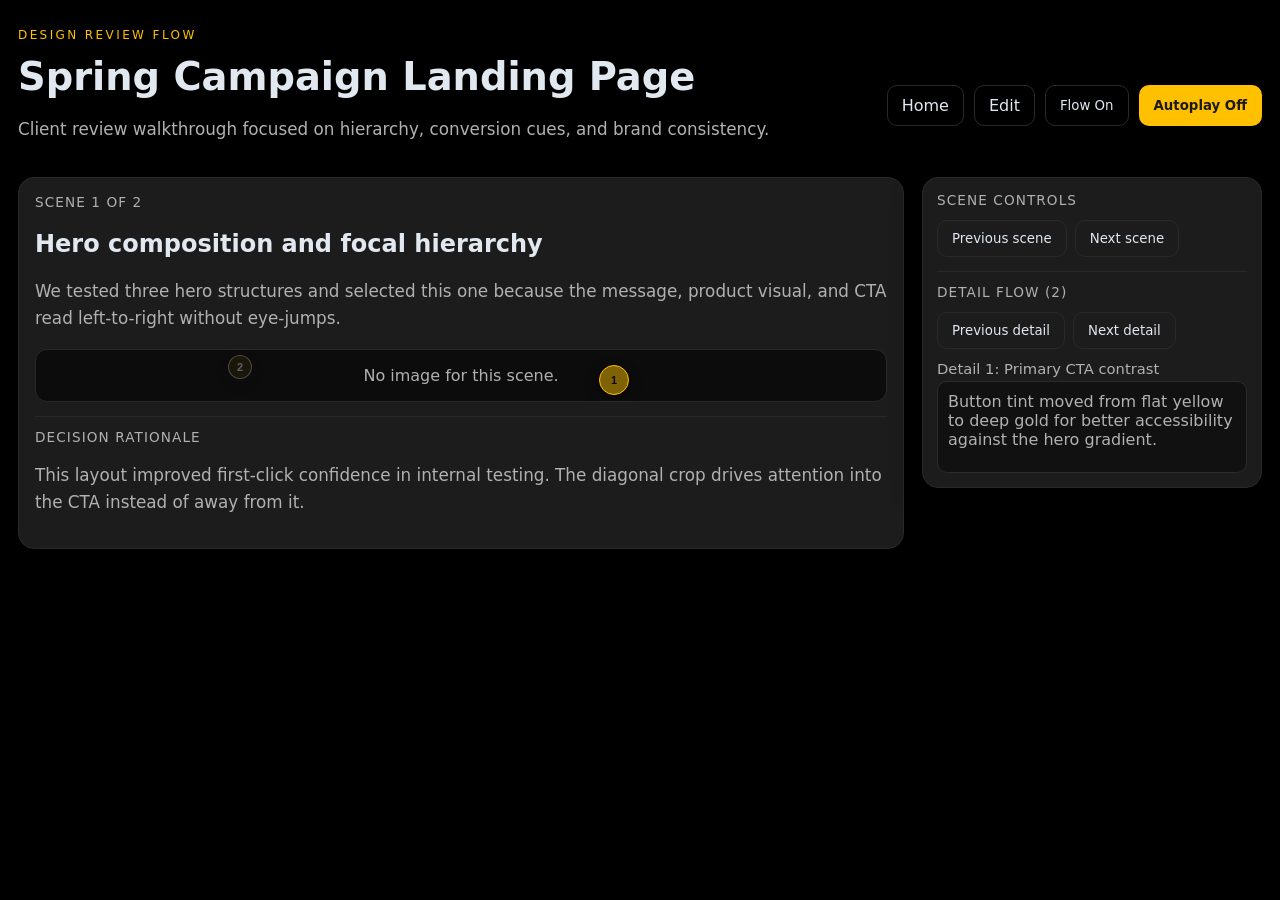
==== viewer.html @ 96f65719 "Initial Build Implemented a full new static tool in your new repo, styled to match the nav-guides lo" ====
<!doctype html>
<html lang="en">
  <head>
    <meta charset="utf-8" />
    <meta name="viewport" content="width=device-width, initial-scale=1" />
    <title>Studio Forum Viewer</title>
    <link rel="stylesheet" href="assets/app.css" />
  </head>
  <body>
    <main class="viewer-shell" id="app"></main>
    <script src="assets/viewer.js"></script>
  </body>
</html>
---- assets/app.css ----
:root {
  --bg: #000000;
  --panel: #353535;
  --accent: #ffc000;
  --accent-2: #22c55e;
  --text: #e2e8f0;
  --muted: #b1b1b1;
  --card: #1c1c1c;
  --border: #292929;
  --shadow: 0 10px 30px rgba(0, 0, 0, 0.45);
  --radius: 16px;
  --radius-sm: 10px;
  --font: "Futura", "Space Grotesk", "Trebuchet MS", system-ui, sans-serif;
}

* {
  box-sizing: border-box;
}

body {
  margin: 0;
  font-family: var(--font);
  background: var(--bg);
  color: var(--text);
  min-height: 100vh;
}

a {
  color: inherit;
  text-decoration: none;
}

.shell {
  max-width: 1100px;
  margin: 0 auto;
  padding: 48px 24px 64px;
}

.hero {
  display: grid;
  grid-template-columns: repeat(auto-fit, minmax(280px, 1fr));
  gap: 32px;
  align-items: center;
}

.eyebrow {
  text-transform: uppercase;
  font-size: 12px;
  letter-spacing: 0.2em;
  color: var(--accent);
  margin: 0 0 12px;
}

h1 {
  font-size: clamp(2.2rem, 3vw, 3.2rem);
  letter-spacing: 0;
  margin: 0 0 12px;
}

.lede {
  color: var(--muted);
  font-size: 1.05rem;
  line-height: 1.6;
}

.lede.compact {
  font-size: 0.92rem;
  margin: 8px 0 0;
}

.actions {
  margin-top: 24px;
  display: flex;
  gap: 10px;
  flex-wrap: wrap;
}

.btn {
  padding: 10px 14px;
  border: 1px solid var(--border);
  border-radius: var(--radius-sm);
  background: transparent;
  color: var(--text);
  cursor: pointer;
  transition: transform 150ms ease, border 150ms ease, background 150ms ease;
  font-family: var(--font);
}

.btn.primary {
  background: var(--accent);
  color: #1c1917;
  border-color: transparent;
  font-weight: 700;
}

.btn:hover {
  transform: translateY(-2px);
  border-color: var(--accent);
}

.card,
.panel,
.form,
.panel-list,
.viewer-card,
.flow-panel {
  background: var(--card);
  border: 1px solid var(--border);
  border-radius: var(--radius);
  box-shadow: var(--shadow);
}

.card {
  padding: 24px;
}

.grid {
  margin-top: 48px;
  display: grid;
  gap: 20px;
  grid-template-columns: repeat(auto-fit, minmax(220px, 1fr));
}

.panel {
  padding: 18px;
}

.editor-shell,
.viewer-shell {
  max-width: 1320px;
  margin: 0 auto;
  padding: 28px 18px 56px;
}

.viewer-header {
  display: flex;
  justify-content: space-between;
  flex-wrap: wrap;
  gap: 12px;
  align-items: center;
  margin-bottom: 18px;
}

.editor-layout {
  display: grid;
  grid-template-columns: 280px 1fr;
  gap: 20px;
}

@media (max-width: 980px) {
  .editor-layout {
    grid-template-columns: 1fr;
  }
}

.panel-list,
.form {
  padding: 16px;
}

.panel-list h2 {
  margin: 0 0 12px;
}

.step-actions {
  display: flex;
  gap: 8px;
  flex-wrap: wrap;
  margin-top: 12px;
}

.scene-item {
  padding: 10px;
  border-radius: 10px;
  border: 1px solid transparent;
  cursor: pointer;
  color: var(--muted);
  margin-bottom: 8px;
}

.scene-item.active {
  border-color: var(--accent);
  background: #ffc00012;
  color: var(--text);
}

.form label {
  display: block;
  margin-bottom: 12px;
  color: var(--muted);
}

.form input,
.form textarea,
.form select {
  width: 100%;
  margin-top: 6px;
  padding: 10px;
  background: #101010;
  border: 1px solid var(--border);
  border-radius: 10px;
  color: var(--text);
  font-family: var(--font);
}

.form textarea {
  min-height: 86px;
  resize: vertical;
}

.preview {
  background: #101010;
  border: 1px dashed var(--border);
  border-radius: var(--radius);
  padding: 14px;
  margin-top: 14px;
}

.image-stage {
  position: relative;
  width: 100%;
  overflow: hidden;
  border-radius: 12px;
}

.image-stage img {
  width: 100%;
  max-height: 72vh;
  object-fit: contain;
  display: block;
  border-radius: 12px;
}

.image-stage-editor {
  min-height: 280px;
  border: 1px solid #1f1f1f;
  display: grid;
  place-items: center;
}

.empty-stage {
  color: var(--muted);
  margin: 0;
  padding: 16px;
  text-align: center;
}

.hotspot {
  position: absolute;
  transform: translate(-50%, -50%);
  width: 24px;
  height: 24px;
  border-radius: 50%;
  border: 1.5px solid rgba(255, 255, 255, 0.7);
  background: rgba(255, 192, 0, 0.18);
  backdrop-filter: blur(1.5px);
  box-shadow: 0 0 0 1px rgba(0, 0, 0, 0.35), 0 5px 14px rgba(0, 0, 0, 0.4);
  color: #ffffff;
  font-size: 11px;
  font-weight: 700;
  display: grid;
  place-items: center;
  cursor: pointer;
}

.hotspot.active {
  width: 30px;
  height: 30px;
  border-color: var(--accent);
  background: rgba(255, 192, 0, 0.48);
  color: #0a0a0a;
}

.hotspot.dimmed {
  opacity: 0.35;
}

.hotspot-editor {
  margin-top: 14px;
  border: 1px solid var(--border);
  border-radius: 12px;
  background: #101010;
  padding: 12px;
}

.hotspot-header {
  display: flex;
  justify-content: space-between;
  align-items: baseline;
  gap: 10px;
  margin-bottom: 10px;
}

.hotspot-row {
  border: 1px solid #252525;
  border-radius: 10px;
  padding: 10px;
  margin-bottom: 8px;
  background: #141414;
}

.hotspot-row-head {
  display: flex;
  justify-content: space-between;
  align-items: center;
  gap: 8px;
  margin-bottom: 8px;
}

.hotspot-actions {
  display: flex;
  gap: 6px;
  flex-wrap: wrap;
}

.viewer-grid {
  display: grid;
  gap: 18px;
  grid-template-columns: 1fr 340px;
}

@media (max-width: 1100px) {
  .viewer-grid {
    grid-template-columns: 1fr;
  }
}

.viewer-card {
  padding: 16px;
}

.scene-image-wrap {
  position: relative;
  border-radius: 12px;
  overflow: hidden;
  border: 1px solid var(--border);
  background: #0c0c0c;
}

.scene-image-wrap img {
  width: 100%;
  max-height: 78vh;
  object-fit: contain;
  display: block;
}

.flow-panel {
  padding: 14px;
  align-self: start;
  position: sticky;
  top: 16px;
}

.flow-section {
  margin-top: 14px;
  padding-top: 12px;
  border-top: 1px solid var(--border);
}

.flow-label {
  margin: 0 0 6px;
  font-size: 0.85rem;
  color: var(--muted);
  text-transform: uppercase;
  letter-spacing: 0.08em;
}

.note-card {
  border: 1px solid #2b2b2b;
  border-radius: 10px;
  background: #111111;
  padding: 10px;
  color: var(--muted);
  min-height: 92px;
}

.tooltip {
  position: absolute;
  max-width: 260px;
  background: rgba(5, 5, 5, 0.95);
  border: 1px solid #2d2d2d;
  border-radius: 8px;
  padding: 8px;
  color: var(--text);
  font-size: 0.82rem;
  line-height: 1.35;
  pointer-events: none;
  z-index: 5;
  box-shadow: var(--shadow);
}

.hidden {
  display: none;
}

.lightbox {
  position: fixed;
  inset: 0;
  background: rgba(5, 5, 5, 0.9);
  display: flex;
  align-items: center;
  justify-content: center;
  padding: 24px;
  z-index: 9999;
}

.lightbox.hidden {
  display: none;
}

.lightbox img {
  width: 95vw;
  height: 95vh;
  object-fit: contain;
  border-radius: 12px;
  box-shadow: 0 20px 50px rgba(0, 0, 0, 0.5);
}

.lightbox .lightbox-close {
  position: absolute;
  top: 24px;
  right: 24px;
  width: 40px;
  height: 40px;
  font-size: 20px;
  display: grid;
  place-items: center;
}
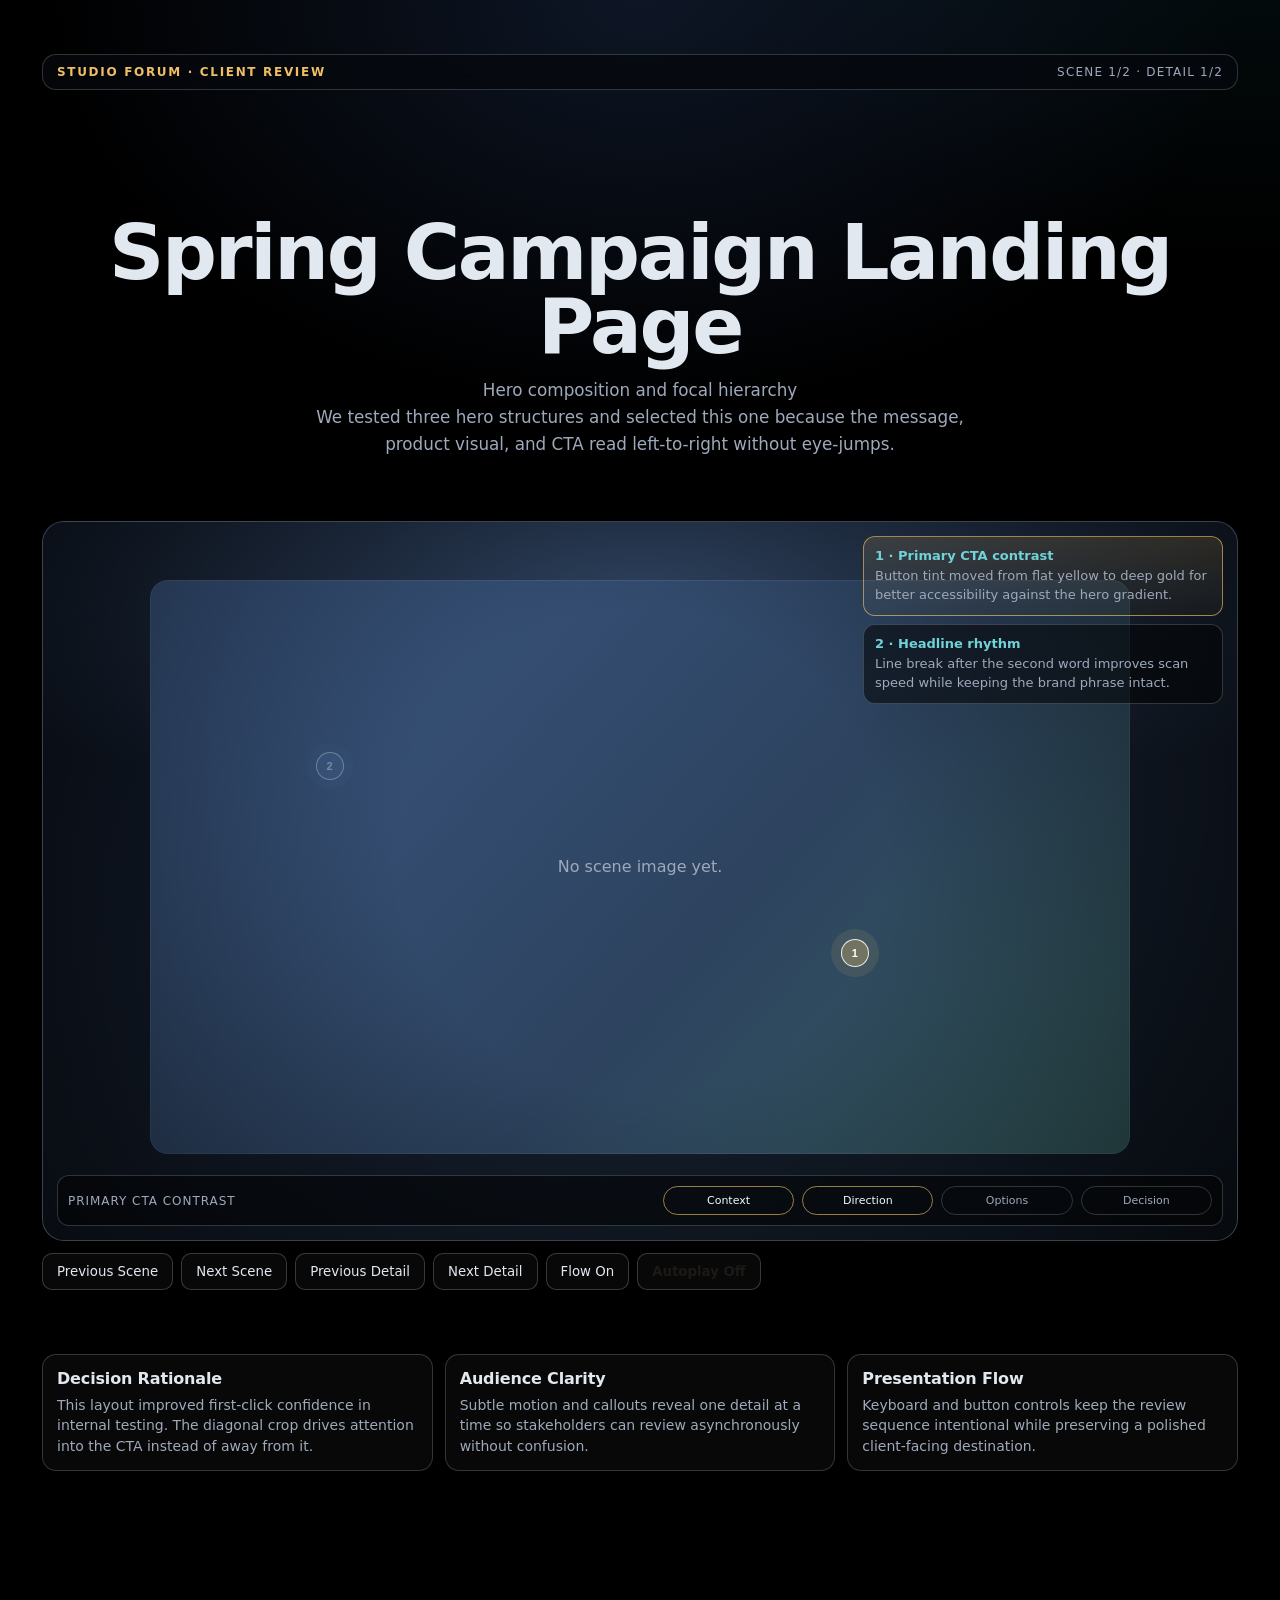
==== commit 84c97542: "UI Overhaul Implemented the Hi-Fi Hybrid direction in the live viewer with scroll animation + intera" ====
--- a/viewer.html
+++ b/viewer.html
@@ -6,7 +6,7 @@
     <title>Studio Forum Viewer</title>
     <link rel="stylesheet" href="assets/app.css" />
   </head>
-  <body>
+  <body class="hybrid-viewer-body">
     <main class="viewer-shell" id="app"></main>
     <script src="assets/viewer.js"></script>
   </body>
--- a/assets/app.css
+++ b/assets/app.css
@@ -426,3 +426,324 @@
   display: grid;
   place-items: center;
 }
+
+.hybrid-viewer-body {
+  background:
+    radial-gradient(900px 620px at 50% 0%, rgba(43, 69, 118, 0.32), transparent 66%),
+    radial-gradient(1000px 700px at 100% -12%, rgba(18, 64, 74, 0.28), transparent 66%),
+    #000;
+}
+
+.hybrid-viewer {
+  max-width: 1280px;
+  margin: 0 auto;
+  padding: 26px 24px 120px;
+}
+
+.hybrid-topbar {
+  position: sticky;
+  top: 10px;
+  z-index: 20;
+  display: flex;
+  justify-content: space-between;
+  align-items: center;
+  gap: 10px;
+  border: 1px solid rgba(255, 255, 255, 0.18);
+  border-radius: 14px;
+  background: rgba(6, 8, 13, 0.78);
+  backdrop-filter: blur(10px);
+  padding: 10px 14px;
+  margin-bottom: 44px;
+}
+
+.hybrid-brand {
+  font-size: 12px;
+  font-weight: 700;
+  letter-spacing: 0.14em;
+  text-transform: uppercase;
+  color: #efbf64;
+}
+
+.hybrid-status {
+  font-size: 12px;
+  color: #9ea9bb;
+  text-transform: uppercase;
+  letter-spacing: 0.1em;
+}
+
+.hybrid-hero {
+  text-align: center;
+  margin: 14vh auto 7vh;
+}
+
+.hybrid-title {
+  margin: 0;
+  font-size: clamp(2.4rem, 6vw, 5.2rem);
+  line-height: 0.96;
+  letter-spacing: -0.03em;
+}
+
+.hybrid-subtitle {
+  margin: 14px auto 0;
+  max-width: 62ch;
+  color: #9ea9bb;
+  font-size: 1.05rem;
+  line-height: 1.6;
+}
+
+.hybrid-frame {
+  border: 1px solid rgba(255, 255, 255, 0.18);
+  border-radius: 22px;
+  background: linear-gradient(160deg, #0f1726 0%, #141d2b 58%, #101924 100%);
+  min-height: 720px;
+  position: relative;
+  overflow: hidden;
+  box-shadow: 0 28px 72px rgba(0, 0, 0, 0.58);
+}
+
+.hybrid-image-wrap {
+  position: absolute;
+  inset: 8% 9% 12%;
+  border-radius: 18px;
+  overflow: hidden;
+  background: linear-gradient(132deg, #3b5884, #2d435f 58%, #355c5f);
+}
+
+.hybrid-image-wrap img {
+  width: 100%;
+  height: 100%;
+  object-fit: contain;
+  display: block;
+  cursor: zoom-in;
+}
+
+.hybrid-image-wrap::after {
+  content: "";
+  position: absolute;
+  inset: 0;
+  border-radius: inherit;
+  box-shadow: inset 0 0 0 1px rgba(255, 255, 255, 0.08);
+  pointer-events: none;
+}
+
+.hybrid-placeholder {
+  width: 100%;
+  height: 100%;
+  display: grid;
+  place-items: center;
+  color: #9ea9bb;
+  padding: 20px;
+  text-align: center;
+}
+
+.hybrid-beam {
+  position: absolute;
+  inset: -24% -18% auto;
+  height: 460px;
+  background: radial-gradient(ellipse at 50% 50%, rgba(132, 186, 255, 0.24), transparent 72%);
+  pointer-events: none;
+}
+
+.hybrid-vignette {
+  position: absolute;
+  inset: 0;
+  background: radial-gradient(circle at 50% 46%, transparent 34%, rgba(0, 0, 0, 0.58));
+  pointer-events: none;
+}
+
+.hybrid-hotspot {
+  position: absolute;
+  transform: translate(-50%, -50%);
+  width: 28px;
+  height: 28px;
+  border-radius: 999px;
+  display: grid;
+  place-items: center;
+  border: 1px solid rgba(255, 255, 255, 0.86);
+  font-size: 11px;
+  font-weight: 700;
+  color: #fff;
+  background: rgba(132, 186, 255, 0.24);
+  box-shadow: 0 0 0 9px rgba(132, 186, 255, 0.08);
+  animation: hybrid-pulse 2.3s ease-in-out infinite;
+  cursor: pointer;
+  z-index: 3;
+}
+
+.hybrid-hotspot-active {
+  background: rgba(239, 191, 100, 0.35);
+  box-shadow: 0 0 0 10px rgba(239, 191, 100, 0.1);
+}
+
+.hybrid-hotspot-dim {
+  opacity: 0.35;
+}
+
+.hybrid-note-panel {
+  position: absolute;
+  right: 14px;
+  top: 14px;
+  width: min(38%, 360px);
+  display: grid;
+  gap: 8px;
+  z-index: 4;
+}
+
+.hybrid-note {
+  border: 1px solid rgba(255, 255, 255, 0.18);
+  border-radius: 12px;
+  padding: 11px;
+  background: rgba(0, 0, 0, 0.52);
+}
+
+.hybrid-note strong {
+  display: block;
+  font-size: 13px;
+  color: #70d3d8;
+  margin-bottom: 4px;
+}
+
+.hybrid-note p {
+  margin: 0;
+  font-size: 13px;
+  color: #9ea9bb;
+  line-height: 1.43;
+}
+
+.hybrid-note-active {
+  border-color: rgba(239, 191, 100, 0.62);
+  background: linear-gradient(180deg, rgba(239, 191, 100, 0.14), rgba(239, 191, 100, 0.03));
+}
+
+.hybrid-dock {
+  position: absolute;
+  left: 14px;
+  right: 14px;
+  bottom: 14px;
+  border: 1px solid rgba(255, 255, 255, 0.18);
+  border-radius: 12px;
+  padding: 10px;
+  background: rgba(0, 0, 0, 0.48);
+  display: flex;
+  justify-content: space-between;
+  gap: 10px;
+  align-items: center;
+  z-index: 4;
+}
+
+.hybrid-dock span {
+  font-size: 12px;
+  color: #9ea9bb;
+  text-transform: uppercase;
+  letter-spacing: 0.08em;
+}
+
+.hybrid-progress {
+  display: grid;
+  grid-template-columns: repeat(4, 1fr);
+  gap: 8px;
+  width: 48%;
+}
+
+.hybrid-chip {
+  border: 1px solid rgba(255, 255, 255, 0.18);
+  border-radius: 999px;
+  padding: 7px;
+  text-align: center;
+  font-size: 11px;
+  color: #9ea9bb;
+}
+
+.hybrid-chip-active {
+  border-color: rgba(239, 191, 100, 0.63);
+  color: #f4f7ff;
+}
+
+.hybrid-controls {
+  margin-top: 12px;
+  display: flex;
+  gap: 8px;
+  flex-wrap: wrap;
+}
+
+.hybrid-controls .btn {
+  background: rgba(255, 255, 255, 0.03);
+  border-color: rgba(255, 255, 255, 0.2);
+}
+
+.hybrid-sections {
+  margin-top: 64px;
+  display: grid;
+  grid-template-columns: repeat(3, 1fr);
+  gap: 12px;
+}
+
+.hybrid-section {
+  border: 1px solid rgba(255, 255, 255, 0.18);
+  border-radius: 14px;
+  padding: 14px;
+  background: rgba(255, 255, 255, 0.03);
+}
+
+.hybrid-section h3 {
+  margin: 0 0 7px;
+  font-size: 16px;
+  letter-spacing: -0.01em;
+}
+
+.hybrid-section p {
+  margin: 0;
+  color: #9ea9bb;
+  font-size: 14px;
+  line-height: 1.45;
+}
+
+.reveal {
+  opacity: 0;
+  transform: translateY(24px);
+  transition: opacity 520ms ease, transform 520ms ease;
+}
+
+.reveal-visible {
+  opacity: 1;
+  transform: translateY(0);
+}
+
+@keyframes hybrid-pulse {
+  0%,
+  100% {
+    transform: translate(-50%, -50%) scale(1);
+    box-shadow: 0 0 0 9px rgba(132, 186, 255, 0.08);
+  }
+  50% {
+    transform: translate(-50%, -50%) scale(1.09);
+    box-shadow: 0 0 0 13px rgba(132, 186, 255, 0.05);
+  }
+}
+
+@media (max-width: 1050px) {
+  .hybrid-frame {
+    min-height: 680px;
+  }
+
+  .hybrid-note-panel {
+    position: static;
+    width: auto;
+    margin: 14px;
+  }
+
+  .hybrid-dock {
+    position: static;
+    margin: 14px;
+    flex-direction: column;
+    align-items: stretch;
+  }
+
+  .hybrid-progress {
+    width: 100%;
+  }
+
+  .hybrid-sections {
+    grid-template-columns: 1fr;
+  }
+}
